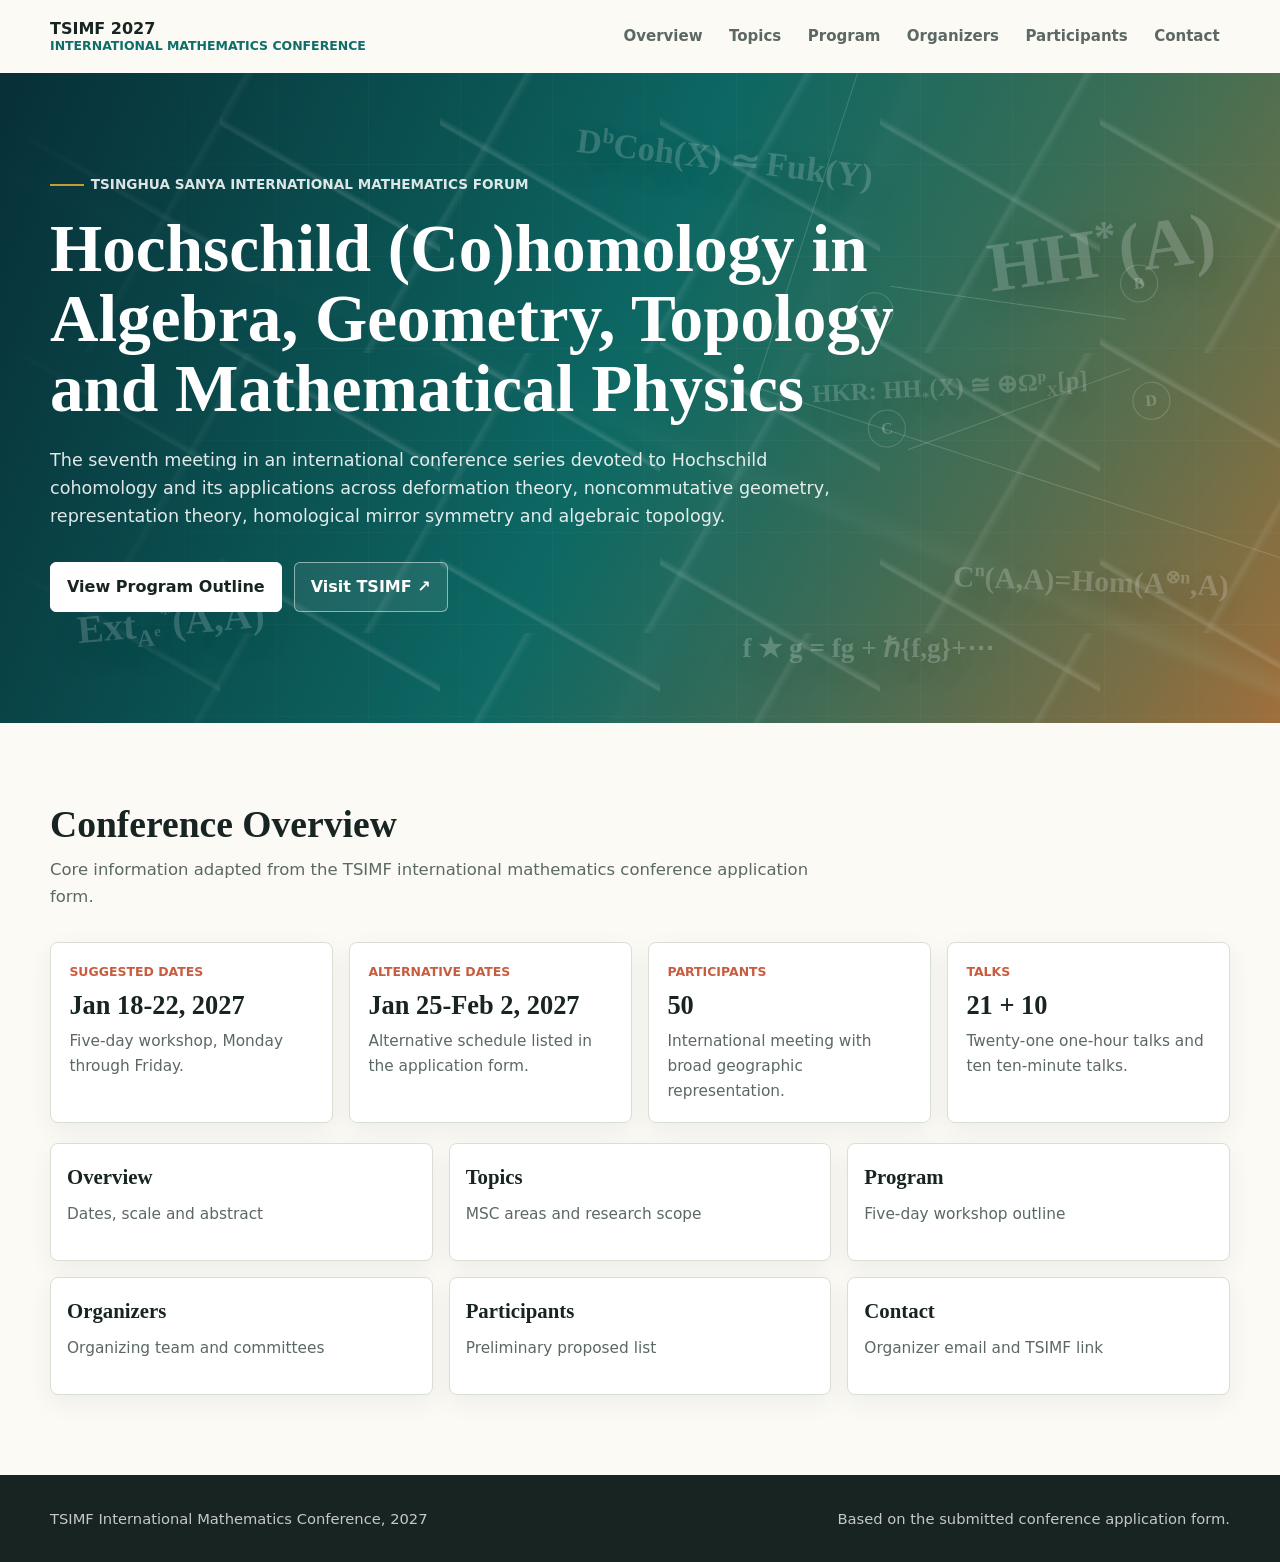
==== conference_site.html @ e4bf94b1 "add" ====
<!DOCTYPE html>
<html lang="en">
<head>
  <meta charset="UTF-8">
  <meta name="viewport" content="width=device-width, initial-scale=1.0">
  <title>Hochschild (Co)homology Conference | TSIMF 2027</title>
  <meta name="description" content="TSIMF international mathematics conference on Hochschild (Co)homology in algebra, geometry, topology and mathematical physics.">
  <link rel="stylesheet" href="assets/site.css">
</head>
<body>
  <a class="skip-link" href="#main">Skip to content</a>
  <header class="site-header">
    <nav class="nav" aria-label="Primary navigation">
      <a class="brand" href="index.html">
        TSIMF 2027
        <span>International Mathematics Conference</span>
      </a>
      <div class="nav-links">
        <a href="overview.html">Overview</a>
        <a href="topics.html">Topics</a>
        <a href="program.html">Program</a>
        <a href="organizers.html">Organizers</a>
        <a href="participants.html">Participants</a>
        <a href="contact.html">Contact</a>
      </div>
    </nav>
  </header>

  <section class="hero">
    <div class="math-background" aria-hidden="true">
      <span class="math-symbol symbol-one">HH<sup>*</sup>(A)</span>
      <span class="math-symbol symbol-two">C<sup>n</sup>(A,A)=Hom(A<sup>⊗n</sup>,A)</span>
      <span class="math-symbol symbol-three">D<sup>b</sup>Coh(X) ≃ Fuk(Y)</span>
      <span class="math-symbol symbol-four">f ★ g = fg + ℏ{f,g}+⋯</span>
      <span class="math-symbol symbol-five">Ext<sub>A<sup>e</sup></sub><sup>*</sup>(A,A)</span>
      <span class="math-symbol symbol-six">HKR: HH<sub>*</sub>(X) ≅ ⊕Ω<sup>p</sup><sub>X</sub>[p]</span>
      <div class="math-diagram">
        <span class="node node-a">A</span>
        <span class="node node-b">B</span>
        <span class="node node-c">C</span>
        <span class="node node-d">D</span>
      </div>
    </div>
    <div class="hero-content">
      <p class="eyebrow">Tsinghua Sanya International Mathematics Forum</p>
      <h1>Hochschild (Co)homology in Algebra, Geometry, Topology and Mathematical Physics</h1>
      <p class="hero-summary">
        The seventh meeting in an international conference series devoted to Hochschild cohomology and its applications across deformation theory, noncommutative geometry, representation theory, homological mirror symmetry and algebraic topology.
      </p>
      <div class="hero-actions">
        <a class="button primary" href="program.html">View Program Outline</a>
        <a class="button secondary" href="http://www.tsimf.cn/" target="_blank" rel="noopener">Visit TSIMF ↗</a>
      </div>
    </div>
  </section>

  <main id="main">
    <section class="section">
      <div class="container">
        <div class="section-heading">
          <h2>Conference Overview</h2>
          <p>Core information adapted from the TSIMF international mathematics conference application form.</p>
        </div>
        <div class="facts">
          <article class="fact">
            <span>Suggested Dates</span>
            <strong>Jan 18-22, 2027</strong>
            <p>Five-day workshop, Monday through Friday.</p>
          </article>
          <article class="fact">
            <span>Alternative Dates</span>
            <strong>Jan 25-Feb 2, 2027</strong>
            <p>Alternative schedule listed in the application form.</p>
          </article>
          <article class="fact">
            <span>Participants</span>
            <strong>50</strong>
            <p>International meeting with broad geographic representation.</p>
          </article>
          <article class="fact">
            <span>Talks</span>
            <strong>21 + 10</strong>
            <p>Twenty-one one-hour talks and ten ten-minute talks.</p>
          </article>
        </div>
        <div class="gateway-grid">
          <a class="gateway" href="overview.html"><strong>Overview</strong><span>Dates, scale and abstract</span></a>
          <a class="gateway" href="topics.html"><strong>Topics</strong><span>MSC areas and research scope</span></a>
          <a class="gateway" href="program.html"><strong>Program</strong><span>Five-day workshop outline</span></a>
          <a class="gateway" href="organizers.html"><strong>Organizers</strong><span>Organizing team and committees</span></a>
          <a class="gateway" href="participants.html"><strong>Participants</strong><span>Preliminary proposed list</span></a>
          <a class="gateway" href="contact.html"><strong>Contact</strong><span>Organizer email and TSIMF link</span></a>
        </div>
      </div>
    </section>
  </main>

  <footer class="site-footer">
    <div class="footer-inner">
      <span>TSIMF International Mathematics Conference, 2027</span>
      <span>Based on the submitted conference application form.</span>
    </div>
  </footer>
</body>
</html>
---- assets/site.css ----
:root {
  --ink: #182422;
  --muted: #5b6864;
  --paper: #fbfaf5;
  --cloud: #f0f4ee;
  --teal: #0f6d6a;
  --teal-dark: #093f46;
  --coral: #c95c3f;
  --gold: #c79a32;
  --line: #d9dfd5;
  --white: #ffffff;
  --shadow: 0 16px 48px rgba(24, 36, 34, 0.12);
}

* {
  box-sizing: border-box;
  letter-spacing: 0;
}

html {
  scroll-behavior: smooth;
}

body {
  margin: 0;
  color: var(--ink);
  background: var(--paper);
  font-family: Inter, ui-sans-serif, system-ui, -apple-system, BlinkMacSystemFont, "Segoe UI", Arial, sans-serif;
  line-height: 1.6;
}

a {
  color: inherit;
  text-decoration: none;
}

a:hover {
  color: var(--coral);
}

.skip-link {
  position: absolute;
  left: 1rem;
  top: -4rem;
  z-index: 20;
  padding: 0.6rem 0.9rem;
  color: var(--white);
  background: var(--teal-dark);
  border-radius: 6px;
}

.skip-link:focus {
  top: 1rem;
}

.site-header {
  position: sticky;
  top: 0;
  z-index: 10;
  border-bottom: 1px solid rgba(255, 255, 255, 0.2);
  background: rgba(251, 250, 245, 0.94);
  backdrop-filter: blur(16px);
}

.nav {
  width: min(1180px, calc(100% - 32px));
  min-height: 72px;
  margin: 0 auto;
  display: flex;
  align-items: center;
  justify-content: space-between;
  gap: 1rem;
}

.brand {
  display: grid;
  gap: 0.1rem;
  font-weight: 800;
  line-height: 1.1;
}

.brand span {
  color: var(--teal);
  font-size: 0.78rem;
  font-weight: 700;
  text-transform: uppercase;
}

.nav-links {
  display: flex;
  flex-wrap: wrap;
  align-items: center;
  justify-content: flex-end;
  gap: 0.35rem;
  color: var(--muted);
  font-size: 0.94rem;
  font-weight: 650;
}

.nav-links a {
  padding: 0.55rem 0.65rem;
  border-radius: 6px;
}

.nav-links a:hover,
.nav-links a.active {
  color: var(--teal-dark);
  background: var(--cloud);
}

.hero,
.page-hero {
  position: relative;
  display: flex;
  align-items: center;
  overflow: hidden;
  color: var(--white);
  isolation: isolate;
  background:
    linear-gradient(112deg, rgba(7, 47, 55, 0.98), rgba(13, 104, 99, 0.9) 48%, rgba(142, 119, 57, 0.7)),
    linear-gradient(22deg, transparent 0 46%, rgba(255, 255, 255, 0.18) 47%, transparent 49%),
    linear-gradient(115deg, transparent 0 57%, rgba(255, 255, 255, 0.12) 58%, transparent 60%),
    linear-gradient(140deg, #093f46, #0f6d6a 56%, #c95c3f);
}

.hero {
  min-height: 650px;
}

.page-hero {
  min-height: 330px;
}

.hero::before,
.page-hero::before {
  content: "";
  position: absolute;
  inset: 0;
  z-index: 0;
  opacity: 0.36;
  background-image:
    linear-gradient(30deg, transparent 0 48%, rgba(255, 255, 255, 0.38) 49%, transparent 51%),
    linear-gradient(120deg, transparent 0 55%, rgba(255, 255, 255, 0.22) 56%, transparent 58%),
    linear-gradient(90deg, rgba(255, 255, 255, 0.08) 1px, transparent 1px),
    linear-gradient(0deg, rgba(255, 255, 255, 0.08) 1px, transparent 1px);
  background-size: 220px 220px, 280px 280px, 92px 92px, 92px 92px;
  mask-image: linear-gradient(90deg, transparent, #000 28%, #000);
}

.hero::after,
.page-hero::after {
  content: "";
  position: absolute;
  right: -8rem;
  top: -10rem;
  z-index: 0;
  width: 36rem;
  height: 36rem;
  border: 1px solid rgba(255, 255, 255, 0.16);
  transform: rotate(18deg);
}

.math-background {
  position: absolute;
  inset: 0;
  z-index: 1;
  overflow: hidden;
  pointer-events: none;
}

.math-symbol {
  position: absolute;
  max-width: 34rem;
  color: rgba(255, 255, 255, 0.2);
  font-family: Georgia, "Times New Roman", serif;
  font-weight: 700;
  line-height: 1.2;
  text-shadow: 0 12px 34px rgba(0, 0, 0, 0.18);
  white-space: nowrap;
}

.math-symbol sup,
.math-symbol sub {
  font-size: 0.62em;
  line-height: 0;
}

.symbol-one {
  right: 5%;
  top: 21%;
  font-size: 4.4rem;
  transform: rotate(-8deg);
}

.symbol-two {
  right: 4%;
  bottom: 19%;
  font-size: 1.85rem;
  transform: rotate(2deg);
}

.symbol-three {
  left: 45%;
  top: 10%;
  font-size: 2.15rem;
  color: rgba(255, 255, 255, 0.18);
  transform: rotate(7deg);
}

.symbol-four {
  left: 58%;
  bottom: 9%;
  font-size: 1.7rem;
  color: rgba(255, 255, 255, 0.22);
}

.symbol-five {
  left: 6%;
  bottom: 12%;
  font-size: 2.45rem;
  color: rgba(255, 255, 255, 0.18);
  transform: rotate(-5deg);
}

.symbol-six {
  right: 15%;
  top: 46%;
  font-size: 1.55rem;
  color: rgba(255, 255, 255, 0.18);
  transform: rotate(-3deg);
}

.page-hero .symbol-one {
  font-size: 3.15rem;
}

.page-hero .symbol-two,
.page-hero .symbol-four,
.page-hero .symbol-six {
  display: none;
}

.page-hero .symbol-three {
  left: auto;
  right: 10%;
  top: 17%;
  font-size: 1.9rem;
}

.page-hero .symbol-five {
  bottom: 8%;
  font-size: 1.9rem;
}

.math-diagram {
  position: absolute;
  right: 9%;
  top: 30%;
  width: 19rem;
  height: 11rem;
  opacity: 0.3;
  transform: rotate(-6deg);
}

.math-diagram::before,
.math-diagram::after {
  content: "";
  position: absolute;
  left: 2.1rem;
  right: 2.1rem;
  height: 1px;
  background: rgba(255, 255, 255, 0.58);
}

.math-diagram::before {
  top: 2.15rem;
  transform: rotate(14deg);
}

.math-diagram::after {
  bottom: 2.15rem;
  transform: rotate(-14deg);
}

.node {
  position: absolute;
  display: grid;
  width: 2.4rem;
  height: 2.4rem;
  place-items: center;
  border: 1px solid rgba(255, 255, 255, 0.58);
  border-radius: 50%;
  color: rgba(255, 255, 255, 0.72);
  font-family: Georgia, "Times New Roman", serif;
  font-weight: 700;
}

.node-a {
  left: 0;
  top: 0.6rem;
}

.node-b {
  right: 0;
  top: 0.6rem;
}

.node-c {
  left: 0;
  bottom: 0.6rem;
}

.node-d {
  right: 0;
  bottom: 0.6rem;
}

.hero-content,
.page-hero-content {
  position: relative;
  z-index: 2;
  width: min(1180px, calc(100% - 32px));
  margin: 0 auto;
}

.hero-content {
  padding: 5rem 0 6rem;
}

.page-hero-content {
  padding: 4rem 0;
}

.eyebrow {
  display: inline-flex;
  align-items: center;
  gap: 0.45rem;
  margin: 0 0 1.1rem;
  color: rgba(255, 255, 255, 0.86);
  font-size: 0.85rem;
  font-weight: 800;
  text-transform: uppercase;
}

.eyebrow::before {
  content: "";
  width: 2.1rem;
  height: 2px;
  background: var(--gold);
}

h1 {
  width: min(900px, 100%);
  margin: 0;
  font-family: Georgia, "Times New Roman", serif;
  font-size: 4.2rem;
  line-height: 1.04;
  font-weight: 760;
}

.page-hero h1 {
  font-size: 3.1rem;
}

.hero-summary,
.page-hero p:not(.eyebrow) {
  width: min(780px, 100%);
  margin: 1.4rem 0 2rem;
  color: rgba(255, 255, 255, 0.88);
  font-size: 1.1rem;
}

.hero-actions {
  display: flex;
  flex-wrap: wrap;
  gap: 0.75rem;
  align-items: center;
}

.button {
  display: inline-flex;
  align-items: center;
  justify-content: center;
  min-height: 44px;
  padding: 0.68rem 1rem;
  border: 1px solid rgba(255, 255, 255, 0.5);
  border-radius: 6px;
  font-weight: 800;
}

.button.primary {
  color: var(--ink);
  border-color: var(--white);
  background: var(--white);
}

.button.secondary {
  color: var(--white);
  background: rgba(255, 255, 255, 0.08);
}

.section {
  padding: 5rem 0;
}

.section.alt {
  background: var(--cloud);
}

.container {
  width: min(1180px, calc(100% - 32px));
  margin: 0 auto;
}

.section-heading {
  max-width: 780px;
  margin-bottom: 2rem;
}

.section-heading p {
  margin: 0.7rem 0 0;
  color: var(--muted);
  font-size: 1.03rem;
}

h2 {
  margin: 0;
  font-family: Georgia, "Times New Roman", serif;
  font-size: 2.35rem;
  line-height: 1.15;
}

h3 {
  margin: 0;
  font-size: 1.1rem;
  line-height: 1.25;
}

.facts {
  display: grid;
  grid-template-columns: repeat(4, minmax(0, 1fr));
  gap: 1rem;
}

.fact,
.program-day,
.person-card,
.committee,
.gateway {
  border: 1px solid var(--line);
  border-radius: 8px;
  background: var(--white);
  box-shadow: 0 8px 26px rgba(24, 36, 34, 0.06);
}

.fact {
  min-height: 150px;
  padding: 1.15rem;
}

.fact span {
  display: block;
  color: var(--coral);
  font-size: 0.78rem;
  font-weight: 850;
  text-transform: uppercase;
}

.fact strong {
  display: block;
  margin-top: 0.55rem;
  font-family: Georgia, "Times New Roman", serif;
  font-size: 1.65rem;
  line-height: 1.15;
}

.fact p,
.program-day p,
.person-card p,
.committee p,
.gateway span {
  margin: 0.55rem 0 0;
  color: var(--muted);
  font-size: 0.96rem;
}

.gateway-grid {
  display: grid;
  grid-template-columns: repeat(3, minmax(0, 1fr));
  gap: 1rem;
  margin-top: 1.25rem;
}

.gateway {
  display: grid;
  min-height: 118px;
  align-content: start;
  padding: 1rem;
}

.gateway strong {
  font-family: Georgia, "Times New Roman", serif;
  font-size: 1.3rem;
}

.two-column {
  display: grid;
  grid-template-columns: minmax(0, 0.8fr) minmax(0, 1.2fr);
  gap: 2.2rem;
  align-items: start;
}

.callout {
  padding: 1.25rem;
  border-left: 4px solid var(--coral);
  border-radius: 0 8px 8px 0;
  background: var(--white);
  box-shadow: 0 8px 26px rgba(24, 36, 34, 0.06);
}

.callout p {
  margin: 0;
  color: var(--muted);
}

.prose p {
  margin: 0 0 1rem;
  color: #26312f;
}

.chips {
  display: flex;
  flex-wrap: wrap;
  gap: 0.65rem;
  margin: 0;
  padding: 0;
  list-style: none;
}

.chips li {
  display: inline-flex;
  align-items: center;
  min-height: 34px;
  padding: 0.38rem 0.62rem;
  border: 1px solid var(--line);
  border-radius: 6px;
  background: var(--white);
  color: var(--teal-dark);
  font-size: 0.9rem;
  font-weight: 720;
}

.program-grid {
  display: grid;
  grid-template-columns: repeat(5, minmax(0, 1fr));
  gap: 0.9rem;
}

.program-day {
  min-height: 180px;
  padding: 1rem;
}

.program-day time {
  display: block;
  color: var(--coral);
  font-size: 0.84rem;
  font-weight: 850;
}

.people-grid {
  display: grid;
  grid-template-columns: repeat(5, minmax(0, 1fr));
  gap: 1rem;
}

.person-card {
  display: flex;
  min-height: 250px;
  flex-direction: column;
  justify-content: space-between;
  gap: 1rem;
  padding: 1rem;
}

.person-card .name-cn {
  color: var(--teal);
  font-weight: 800;
}

.person-links {
  display: flex;
  flex-wrap: wrap;
  gap: 0.4rem;
  font-size: 0.9rem;
  font-weight: 800;
}

.person-links a {
  padding: 0.34rem 0.5rem;
  border: 1px solid var(--line);
  border-radius: 6px;
  color: var(--teal-dark);
  background: var(--cloud);
}

.table-wrap {
  overflow-x: auto;
  border: 1px solid var(--line);
  border-radius: 8px;
  background: var(--white);
  box-shadow: 0 8px 26px rgba(24, 36, 34, 0.06);
}

table {
  width: 100%;
  min-width: 860px;
  border-collapse: collapse;
}

th,
td {
  padding: 0.78rem 0.9rem;
  text-align: left;
  vertical-align: top;
  border-bottom: 1px solid var(--line);
}

th {
  color: var(--teal-dark);
  background: #f6f2e7;
  font-size: 0.86rem;
  text-transform: uppercase;
}

tr:last-child td {
  border-bottom: 0;
}

td {
  color: var(--muted);
  font-size: 0.95rem;
}

td strong {
  color: var(--ink);
}

.committee-list {
  display: grid;
  grid-template-columns: repeat(2, minmax(0, 1fr));
  gap: 1rem;
}

.committee {
  padding: 1.2rem;
}

.contact-band {
  display: flex;
  align-items: center;
  justify-content: space-between;
  gap: 1.25rem;
  padding: 1.4rem;
  border: 1px solid rgba(255, 255, 255, 0.18);
  border-radius: 8px;
  color: var(--white);
  background: linear-gradient(110deg, var(--teal-dark), var(--teal) 62%, var(--coral));
}

.contact-band p {
  margin: 0.35rem 0 0;
  color: rgba(255, 255, 255, 0.82);
}

.site-footer {
  padding: 2rem 0;
  color: rgba(255, 255, 255, 0.75);
  background: #182422;
}

.footer-inner {
  width: min(1180px, calc(100% - 32px));
  margin: 0 auto;
  display: flex;
  flex-wrap: wrap;
  justify-content: space-between;
  gap: 1rem;
  font-size: 0.92rem;
}

@media (max-width: 980px) {
  .hero {
    min-height: 600px;
  }

  .symbol-one {
    right: 2%;
    top: 24%;
    font-size: 3.5rem;
  }

  .symbol-two {
    right: 2%;
    font-size: 1.45rem;
  }

  .symbol-three {
    display: none;
  }

  .symbol-five {
    font-size: 1.9rem;
  }

  .math-diagram {
    right: 2%;
    top: 35%;
  }

  h1 {
    font-size: 3.1rem;
  }

  .page-hero h1 {
    font-size: 2.55rem;
  }

  .facts,
  .program-grid,
  .people-grid,
  .gateway-grid {
    grid-template-columns: repeat(2, minmax(0, 1fr));
  }

  .two-column,
  .committee-list {
    grid-template-columns: 1fr;
  }
}

@media (max-width: 720px) {
  .nav {
    align-items: flex-start;
    flex-direction: column;
    padding: 0.9rem 0;
  }

  .nav-links {
    justify-content: flex-start;
  }

  .hero {
    min-height: 580px;
  }

  .page-hero {
    min-height: 280px;
  }

  .hero::after,
  .page-hero::after {
    right: -12rem;
    top: -12rem;
    width: 28rem;
    height: 28rem;
  }

  .math-diagram,
  .symbol-two,
  .symbol-four,
  .symbol-six,
  .page-hero .symbol-three {
    display: none;
  }

  .symbol-one,
  .page-hero .symbol-one {
    right: -2rem;
    top: 16%;
    font-size: 2.8rem;
  }

  .symbol-three {
    display: block;
    left: auto;
    right: 1rem;
    top: 58%;
    font-size: 1.25rem;
  }

  .symbol-five,
  .page-hero .symbol-five {
    left: 1rem;
    bottom: 8%;
    font-size: 1.45rem;
  }

  .hero-content {
    padding: 4rem 0 5rem;
  }

  .page-hero-content {
    padding: 3rem 0;
  }

  h1,
  .page-hero h1 {
    font-size: 2.4rem;
  }

  h2 {
    font-size: 1.9rem;
  }

  .section {
    padding: 3.4rem 0;
  }

  .facts,
  .program-grid,
  .people-grid,
  .gateway-grid {
    grid-template-columns: 1fr;
  }

  .contact-band {
    align-items: flex-start;
    flex-direction: column;
  }
}
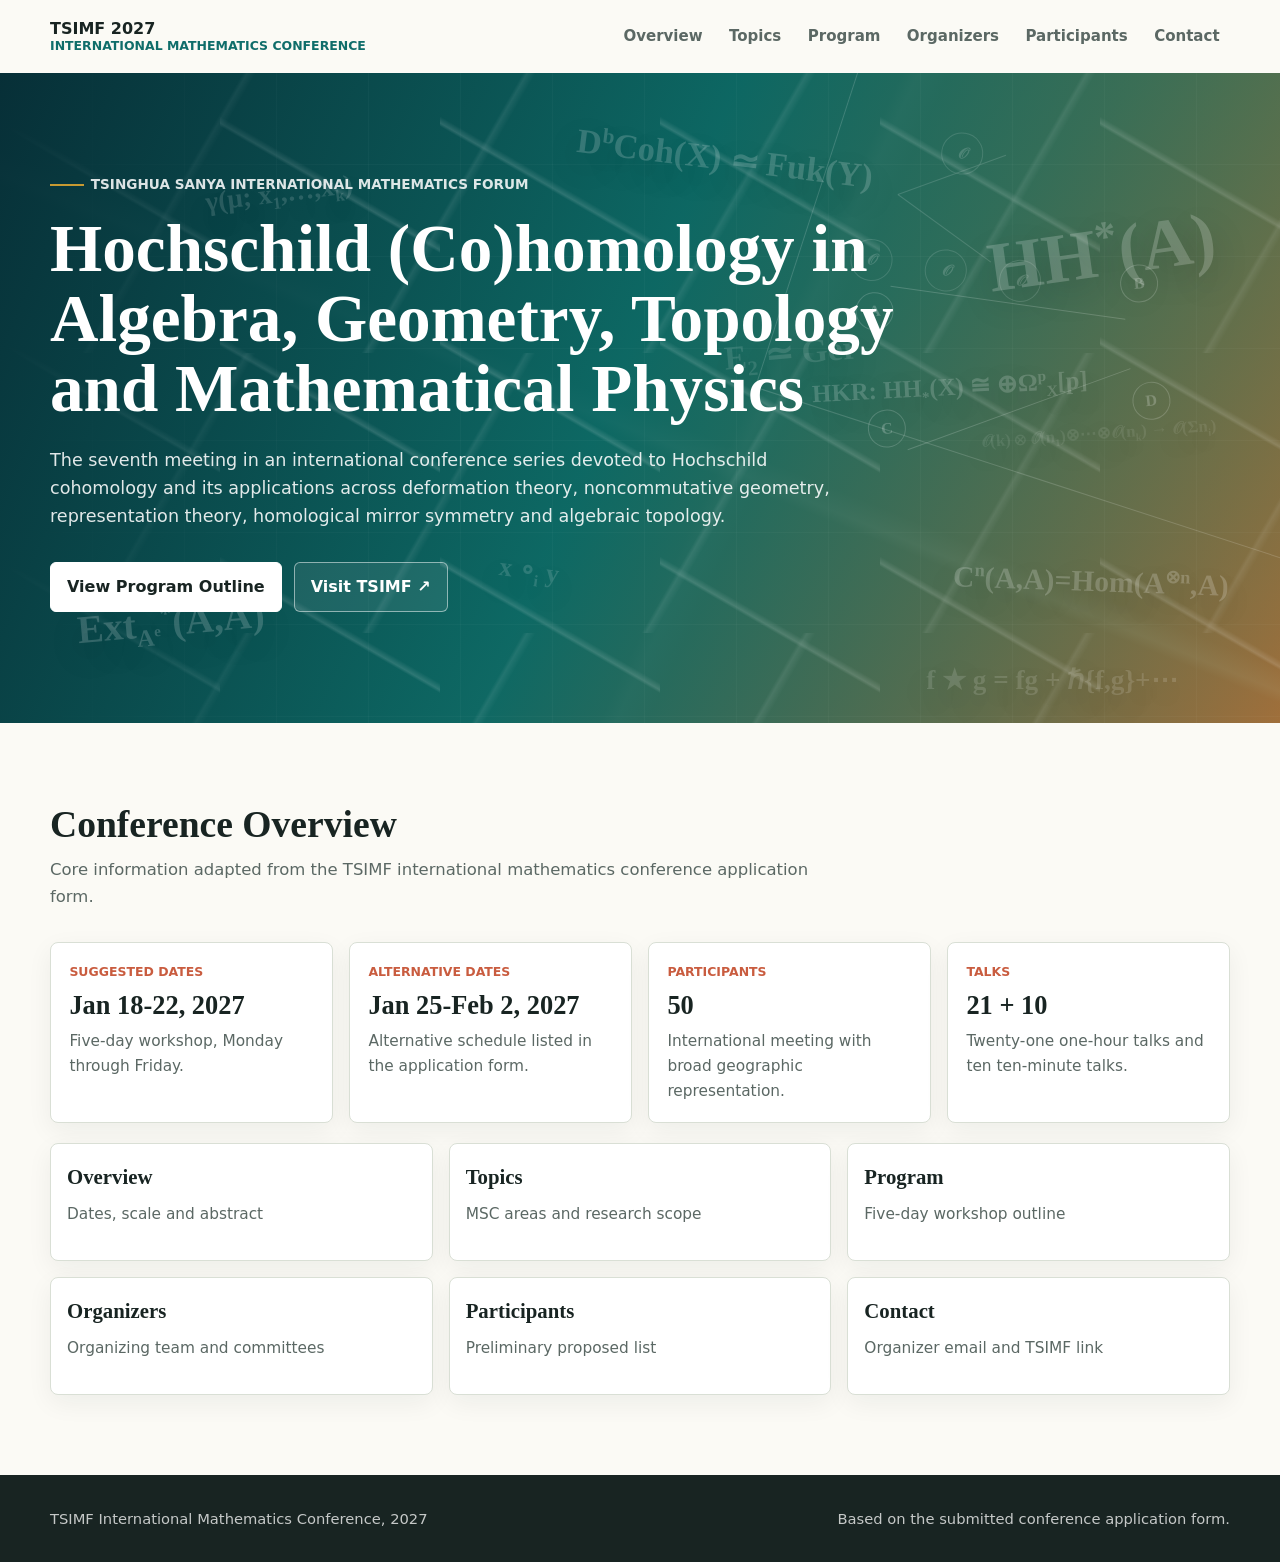
==== commit 2f859a29: "add" ====
--- a/conference_site.html
+++ b/conference_site.html
@@ -34,11 +34,21 @@
       <span class="math-symbol symbol-four">f ★ g = fg + ℏ{f,g}+⋯</span>
       <span class="math-symbol symbol-five">Ext<sub>A<sup>e</sup></sub><sup>*</sup>(A,A)</span>
       <span class="math-symbol symbol-six">HKR: HH<sub>*</sub>(X) ≅ ⊕Ω<sup>p</sup><sub>X</sub>[p]</span>
+      <span class="math-symbol symbol-seven">𝒪(k) ⊗ 𝒪(n<sub>1</sub>)⊗⋯⊗𝒪(n<sub>k</sub>) → 𝒪(Σn<sub>i</sub>)</span>
+      <span class="math-symbol symbol-eight">γ(μ; x<sub>1</sub>,…,x<sub>k</sub>)</span>
+      <span class="math-symbol symbol-nine">E<sub>2</sub> ≃ Ger</span>
+      <span class="math-symbol symbol-ten">x ∘<sub>i</sub> y</span>
       <div class="math-diagram">
         <span class="node node-a">A</span>
         <span class="node node-b">B</span>
         <span class="node node-c">C</span>
         <span class="node node-d">D</span>
+      </div>
+      <div class="operad-tree">
+        <span class="tree-dot tree-root">𝒪</span>
+        <span class="tree-dot tree-left">𝒪</span>
+        <span class="tree-dot tree-mid">𝒪</span>
+        <span class="tree-dot tree-right">𝒪</span>
       </div>
     </div>
     <div class="hero-content">
--- a/assets/site.css
+++ b/assets/site.css
@@ -208,10 +208,11 @@
 }
 
 .symbol-four {
-  left: 58%;
-  bottom: 9%;
+  left: auto;
+  right: 8%;
+  bottom: 4%;
   font-size: 1.7rem;
-  color: rgba(255, 255, 255, 0.22);
+  color: rgba(255, 255, 255, 0.14);
 }
 
 .symbol-five {
@@ -230,13 +231,47 @@
   transform: rotate(-3deg);
 }
 
+.symbol-seven {
+  right: 5%;
+  top: 54%;
+  font-size: 1.05rem;
+  color: rgba(255, 255, 255, 0.09);
+  transform: rotate(-4deg);
+}
+
+.symbol-eight {
+  left: 16%;
+  top: 16%;
+  font-size: 1.7rem;
+  color: rgba(255, 255, 255, 0.14);
+  transform: rotate(-7deg);
+}
+
+.symbol-nine {
+  right: 33%;
+  top: 40%;
+  font-size: 2.1rem;
+  color: rgba(255, 255, 255, 0.12);
+  transform: rotate(-5deg);
+}
+
+.symbol-ten {
+  left: 39%;
+  bottom: 21%;
+  font-size: 1.65rem;
+  color: rgba(255, 255, 255, 0.14);
+  transform: rotate(8deg);
+}
+
 .page-hero .symbol-one {
   font-size: 3.15rem;
 }
 
 .page-hero .symbol-two,
 .page-hero .symbol-four,
-.page-hero .symbol-six {
+.page-hero .symbol-six,
+.page-hero .symbol-seven,
+.page-hero .symbol-ten {
   display: none;
 }
 
@@ -250,6 +285,19 @@
 .page-hero .symbol-five {
   bottom: 8%;
   font-size: 1.9rem;
+}
+
+.page-hero .symbol-eight {
+  left: auto;
+  right: 6%;
+  top: 54%;
+  font-size: 1.45rem;
+}
+
+.page-hero .symbol-nine {
+  right: 44%;
+  top: 64%;
+  font-size: 1.45rem;
 }
 
 .math-diagram {
@@ -313,6 +361,70 @@
 .node-d {
   right: 0;
   bottom: 0.6rem;
+}
+
+.operad-tree {
+  position: absolute;
+  right: 18%;
+  top: 9%;
+  width: 12rem;
+  height: 10rem;
+  opacity: 0.23;
+  transform: rotate(8deg);
+}
+
+.operad-tree::before,
+.operad-tree::after {
+  content: "";
+  position: absolute;
+  left: 2.4rem;
+  top: 4.4rem;
+  width: 7.2rem;
+  height: 1px;
+  background: rgba(255, 255, 255, 0.62);
+  transform-origin: left center;
+}
+
+.operad-tree::before {
+  transform: rotate(28deg);
+}
+
+.operad-tree::after {
+  transform: rotate(-28deg);
+}
+
+.tree-dot {
+  position: absolute;
+  display: grid;
+  width: 2.6rem;
+  height: 2.6rem;
+  place-items: center;
+  border: 1px solid rgba(255, 255, 255, 0.56);
+  border-radius: 50%;
+  color: rgba(255, 255, 255, 0.72);
+  font-family: Georgia, "Times New Roman", serif;
+  font-size: 1rem;
+  font-weight: 800;
+}
+
+.tree-root {
+  left: 4.7rem;
+  top: 0;
+}
+
+.tree-left {
+  left: 0;
+  bottom: 0;
+}
+
+.tree-mid {
+  left: 4.7rem;
+  bottom: 0;
+}
+
+.tree-right {
+  right: 0;
+  bottom: 0;
 }
 
 .hero-content,
@@ -568,6 +680,78 @@
   font-weight: 850;
 }
 
+.schedule-board {
+  display: grid;
+  gap: 1.15rem;
+  max-width: 920px;
+}
+
+.schedule-day {
+  padding: 1.05rem 1.2rem;
+  border: 1px solid var(--line);
+  border-left: 4px solid var(--teal);
+  border-radius: 8px;
+  background: var(--white);
+  box-shadow: 0 8px 26px rgba(24, 36, 34, 0.06);
+}
+
+.schedule-day h3 {
+  margin: 0 0 0.65rem;
+  color: var(--ink);
+  font-family: Georgia, "Times New Roman", serif;
+  font-size: 1.35rem;
+}
+
+.schedule-list {
+  display: grid;
+}
+
+.schedule-row {
+  display: grid;
+  grid-template-columns: 7.4rem minmax(0, 1fr);
+  gap: 1.15rem;
+  padding: 0.56rem 0;
+  border-top: 1px solid var(--line);
+}
+
+.schedule-row:first-child {
+  border-top: 0;
+}
+
+.schedule-row time {
+  color: var(--ink);
+  font-size: 0.9rem;
+  line-height: 1.35;
+  white-space: nowrap;
+}
+
+.schedule-detail {
+  min-width: 0;
+}
+
+.schedule-detail p {
+  margin: 0;
+}
+
+.schedule-venue {
+  color: var(--teal);
+  font-size: 0.88rem;
+  font-weight: 800;
+}
+
+.schedule-title {
+  color: #164fa3;
+  font-size: 0.98rem;
+  font-weight: 820;
+  line-height: 1.35;
+}
+
+.schedule-note {
+  color: var(--muted);
+  font-size: 0.88rem;
+  line-height: 1.45;
+}
+
 .people-grid {
   display: grid;
   grid-template-columns: repeat(5, minmax(0, 1fr));
@@ -612,10 +796,48 @@
   box-shadow: 0 8px 26px rgba(24, 36, 34, 0.06);
 }
 
+.table-status {
+  margin: 1rem 0 0;
+  color: var(--muted);
+  font-size: 0.94rem;
+}
+
+.table-status a {
+  color: var(--teal);
+  font-weight: 800;
+}
+
+.table-status.error {
+  color: var(--coral);
+  font-weight: 750;
+}
+
+.table-status.warning {
+  color: #84621a;
+  font-weight: 750;
+}
+
 table {
   width: 100%;
   min-width: 860px;
   border-collapse: collapse;
+}
+
+.participants-table {
+  min-width: 760px;
+  table-layout: fixed;
+}
+
+.participants-table .col-name {
+  width: 28%;
+}
+
+.participants-table .col-chinese {
+  width: 17%;
+}
+
+.participants-table .col-affiliation {
+  width: 55%;
 }
 
 th,
@@ -644,6 +866,31 @@
 
 td strong {
   color: var(--ink);
+}
+
+.participants-table th,
+.participants-table td {
+  padding: 0.78rem 1rem;
+}
+
+.participants-table th:first-child,
+.participants-table td:first-child {
+  padding-left: 1.15rem;
+}
+
+.participants-table th:nth-child(2),
+.participants-table td:nth-child(2) {
+  padding-left: 0.8rem;
+  padding-right: 0.8rem;
+}
+
+.participants-table td {
+  line-height: 1.45;
+  overflow-wrap: anywhere;
+}
+
+.participants-table td:nth-child(2) {
+  white-space: nowrap;
 }
 
 .committee-list {
@@ -718,6 +965,21 @@
     top: 35%;
   }
 
+  .operad-tree {
+    right: 4%;
+    top: 8%;
+  }
+
+  .symbol-seven {
+    right: 1rem;
+    font-size: 1rem;
+  }
+
+  .symbol-eight {
+    left: 8%;
+    font-size: 1.35rem;
+  }
+
   h1 {
     font-size: 3.1rem;
   }
@@ -767,9 +1029,13 @@
   }
 
   .math-diagram,
+  .operad-tree,
   .symbol-two,
   .symbol-four,
   .symbol-six,
+  .symbol-seven,
+  .symbol-eight,
+  .symbol-ten,
   .page-hero .symbol-three {
     display: none;
   }
@@ -828,4 +1094,22 @@
     align-items: flex-start;
     flex-direction: column;
   }
-}
+
+  .schedule-board {
+    max-width: none;
+  }
+
+  .schedule-day {
+    padding: 0.95rem 1rem;
+  }
+
+  .schedule-row {
+    grid-template-columns: 1fr;
+    gap: 0.2rem;
+    padding: 0.68rem 0;
+  }
+
+  .schedule-row time {
+    font-weight: 800;
+  }
+}
